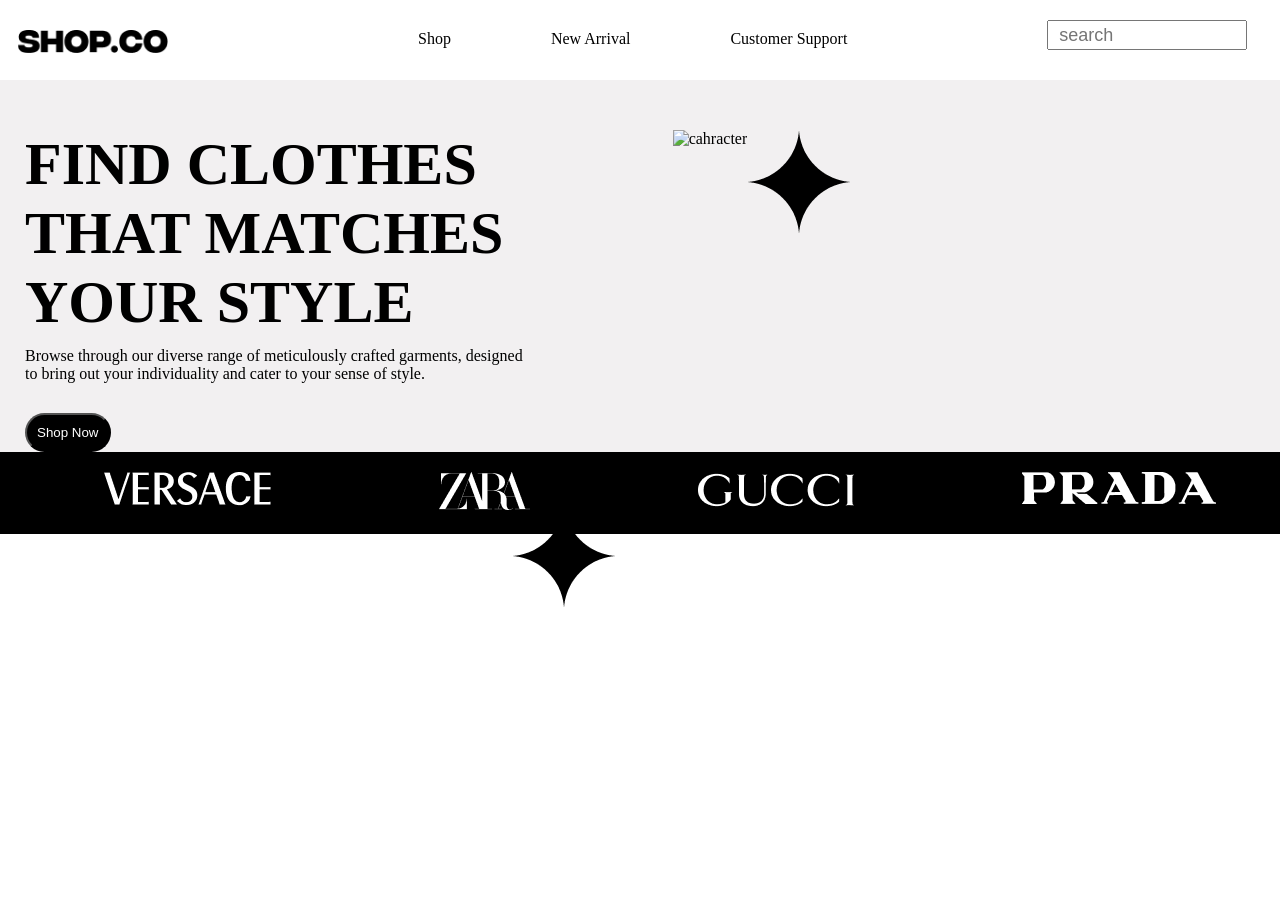
==== index.html @ bb003e2d "done" ====
<!DOCTYPE html>
<html lang="en">
<head>
    <meta charset="UTF-8">
    <meta name="viewport" content="width=device-width, initial-scale=1.0">
    <title>Document</title>
    <link rel="stylesheet" href="style.css">
</head>
<body>
        <div class="container">
        <div class="item box1 nav-bar">
    <div><img class="logo" src="./SHOP.CO.png" alt="logo"></div>
    <div class="text">
        <ul>
            <li><a href="#">Shop</a></li>
            <li><a href="#">New Arrival</a></li>
            <li><a href="#">Customer Support</a></li>
    </ul>
</div>
<div class="search"><input  type="search" placeholder="search"></div>
        </div>
        <div class="item-box2">
            <div>
            <div class="text-1">FIND CLOTHES<BR/>THAT MATCHES<BR/>YOUR STYLE</div>
            <div class="text-2">Browse through our diverse range of meticulously crafted garments, designed <br/> to bring out your individuality and cater to your sense of style.</div>
            <div class="btn"><button>Shop Now</button></div>
            </div>
            <div class="img-2"><img style="margin-left: 150px;" height="570px" width="470px" src="./character.jpg" alt="cahracter"></div>
        <div><img src="./Vector.png" alt="Vector"></div>
        <div class="Vector-1"><img src="./Vector.png" alt="Vector"></div>
        </div>
        <div class="item-box3">
            <div><img src="./Group.png" alt="Versace"></div>
            <div><img src="./zara-logo-1 1.png" alt="Zara"></div>
            <div><img src="./gucci-logo-1 1.png" alt="Gussi"></div>
            <div><img src="./prada-logo-1 1.png" alt="prada"></div>
        </div>
        <div class="item box4"></div>
    </div>
</body>
</html>
---- style.css ----
*{
    margin: 0;
    padding: 0;
}

.container{
    background-color: white;
}

.logo{
  margin-left: 18px;
  margin-top: 30px;
   width: 150px;

}

.nav-bar{
    display: flex;
    flex-direction: row;
}

.text{
    margin-left:250px;
    margin-top: 30px;

}

ul{
display:flex ;
list-style: none;
gap: 100px;
}

a{
    text-decoration: none;
    color: black;
}

.search{
    margin-top: 20px;
    margin-left: 200px; 
    margin-bottom: 20px;
}
input{
    width: 200px;
    height: 30px;
    padding: 10px;
    font-size: 18px;
}


.text-1{
    font-size: 60px;
    font-weight: 700;
}

.text-2{
    font-weight: 400;
    margin-top: 10px;
}

.item-box2{
    margin-top: 10px;
    padding-top: 50px;
    padding-left: 25px;
    display: flex;
    flex-direction: row;
    background-color: #F2F0F1; 
}

.img-2{
    position: sticky;
    top: 100px;
}

button{
    background-color: black;
    color: white;
    border-radius: 20px;
    padding: 10px;
     margin-top: 30px;
}

.Vector-1{
    position: absolute;
    top: 56%;
    left: 40%;
}

.item-box3{
    display: flex;
    background-color: black;
    width: 100%;
    justify-content: space-around;
    padding: 20px;

}

/* @media screen and (min-width:375px) {

    
.container{
    background-color: white;
}

.logo{
  margin-left: 1.8px;
  margin-top: 0.3px;
   width: 20px;

}

.nav-bar{
    display: flex;
    flex-direction: row;
}

.text{
    margin-left:10px;
    margin-top: 0.3px;

}

ul{
display:flex ;
list-style: none;
gap: 10px;
}

a{
    text-decoration: none;
    color: black;
}

.search{
    margin-top: 2px;
    margin-left: 100px; 
    margin-bottom: 2px;
}
input{
    width: 20px;
    height: 3px;
    padding: 1px;
    font-size: 12px;
}


.text-1{
    font-size: 30px;
    font-weight: 700;
}

.text-2{
    font-weight: 400;
    margin-top: 1px;
}

.item-box2{
    margin-top: 1px;
    padding-top: 5px;
    padding-left: 2.5px;
    display: flex;
    flex-direction: row;
    background-color: #F2F0F1; 
}

.img-2{
    position: sticky;
    top: 10px;
}

button{
    background-color: black;
    color: white;
    border-radius: 2px;
    padding: 1px;
     margin-top: 3px;
}

.Vector-1{
    position: absolute;
    top: 56%;
    left: 40%;
}

.item-box3{
    display: flex;
    background-color: black;
    width: 100%;
    justify-content: space-around;
    padding: 2px;

}
} */
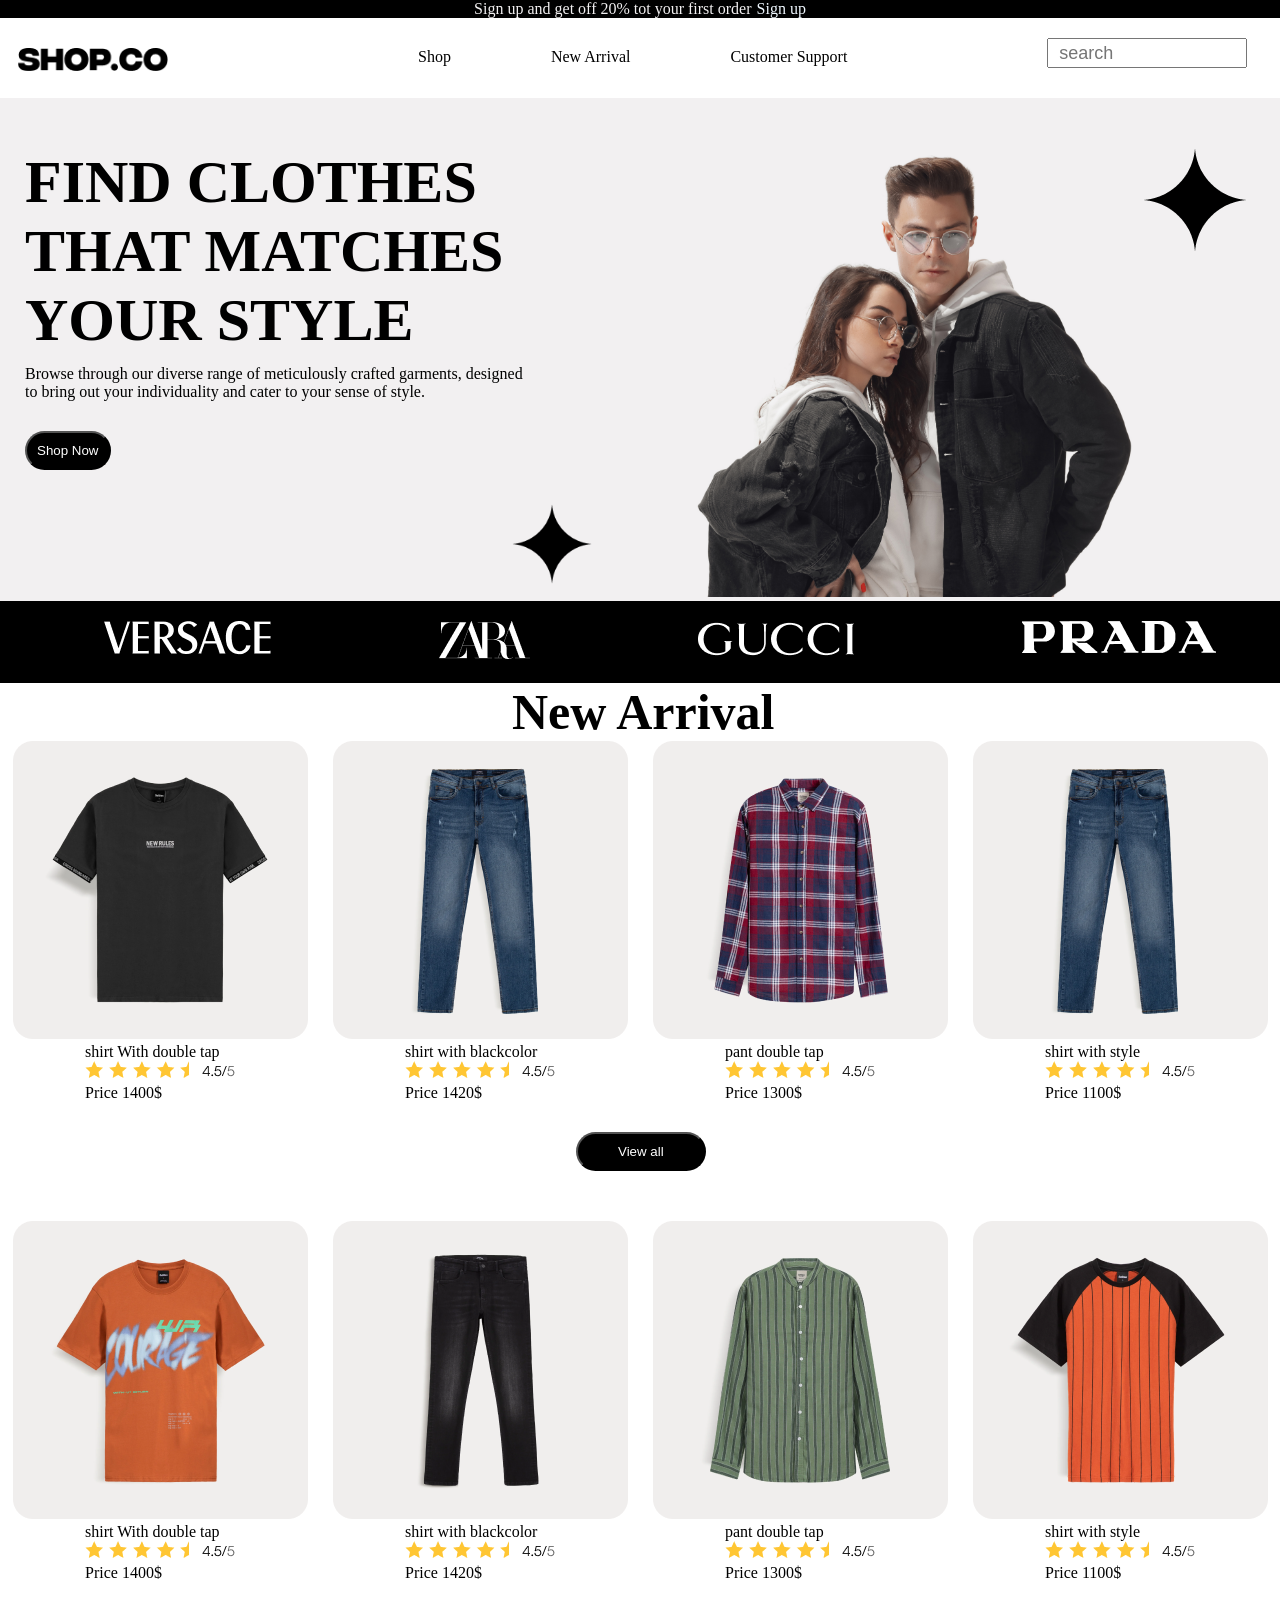
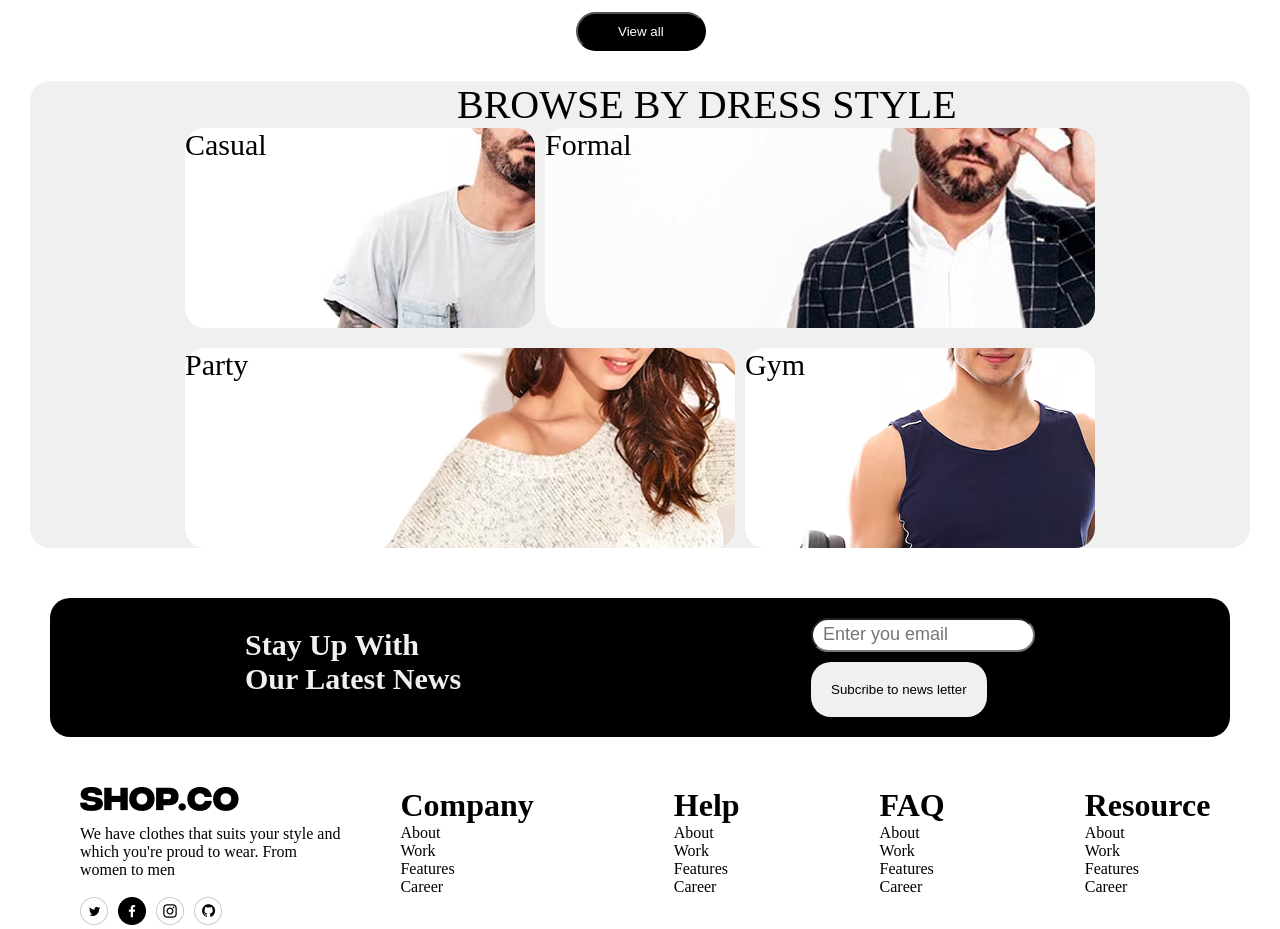
==== commit 16932b71: "first commit" ====
--- a/index.html
+++ b/index.html
@@ -7,9 +7,10 @@
     <link rel="stylesheet" href="style.css">
 </head>
 <body>
-        <div class="container">
-        <div class="item box1 nav-bar">
-    <div><img class="logo" src="./SHOP.CO.png" alt="logo"></div>
+    <body>
+    <div class="top-bar">Sign up and get off 20% tot your first order<a style="color: aliceblue; margin-left: 5px;" href="#">Sign up</a></div>
+     <div class="item box1 nav-bar">
+    <div><img class="logo" src="./Assets/images/SHOP.CO.png" alt="logo"></div>
     <div class="text">
         <ul>
             <li><a href="#">Shop</a></li>
@@ -19,23 +20,129 @@
 </div>
 <div class="search"><input  type="search" placeholder="search"></div>
         </div>
+        <div class="container">
         <div class="item-box2">
             <div>
             <div class="text-1">FIND CLOTHES<BR/>THAT MATCHES<BR/>YOUR STYLE</div>
             <div class="text-2">Browse through our diverse range of meticulously crafted garments, designed <br/> to bring out your individuality and cater to your sense of style.</div>
             <div class="btn"><button>Shop Now</button></div>
             </div>
-            <div class="img-2"><img style="margin-left: 150px;" height="570px" width="470px" src="./character.jpg" alt="cahracter"></div>
-        <div><img src="./Vector.png" alt="Vector"></div>
-        <div class="Vector-1"><img src="./Vector.png" alt="Vector"></div>
+            <div class="img-2"><img style="margin-left: 150px;" width="470px" src="./Assets/images/cahracter.jpg" alt="cahracter"></div>
+        <div><img src="./Assets/images/Vector.png" alt="Vector"></div>
+        <div class="Vector-1"><img src="./Assets/images/Vector.png" alt="Vector"></div>
         </div>
         <div class="item-box3">
-            <div><img src="./Group.png" alt="Versace"></div>
-            <div><img src="./zara-logo-1 1.png" alt="Zara"></div>
-            <div><img src="./gucci-logo-1 1.png" alt="Gussi"></div>
-            <div><img src="./prada-logo-1 1.png" alt="prada"></div>
+            <div><img src="./Assets/images/Group.png" alt="Versace"></div>
+            <div><img src="./Assets/images/zara-logo-1 1.png" alt="Zara"></div>
+            <div><img src="./Assets/images/gucci-logo-1 1.png" alt="Gussi"></div>
+            <div><img src="./Assets/images/prada-logo-1 1.png" alt="prada"></div>
         </div>
-        <div class="item box4"></div>
+        <div class="item-box4">
+            <div class="text-3">New Arrival</div>
+        </div>
+        <div class="item-box5">
+        <div><img src="./Assets/images/shirt1.png" alt="shirt"></div>
+        <div><img style="border-radius: 15px;" src="./Assets/images/pant-2.png" alt="shirt"></div>
+        <div><img src="./Assets/images/shirt-6.png" alt="pant"></div>
+        <div><img src="./Assets/images/pant-2.png" alt="shirt"></div>
+        </div>
+        <div class="item-box6">
+            <div>shirt With double tap<br/><img src="./Assets/images/fonts/stars.png"><br/>Price 1400$</div>
+            <div>shirt with blackcolor<br/><img src="./Assets/images/fonts/stars.png"><br/>Price 1420$</div>
+            <div>pant double tap<br/><img src="./Assets/images/fonts/stars.png"><br/>Price 1300$</div>
+            <div>shirt with style<br/><img src="./Assets/images/fonts/stars.png"><br/>Price 1100$</div>
+        </div>
+        <div class="item-box7">
+            <button style="padding: 10px 40px 10px 40px;">View all</button>
+        </div>
+        <div class="item-box8">
+        <div><img src="./Assets/images/shirt-2.png" alt="shirt"></div>
+        <div><img style="border-radius: 15px;" src="./Assets/images/pant-1.png" alt="shirt"></div>
+        <div><img src="./Assets/images/shirt-3.png" alt="pant"></div>
+        <div><img src="./Assets/images/shirt-4.png" alt="shirt"></div>
+        </div>
+        <div class="item-box9">
+            <div>shirt With double tap<br/><img src="./Assets/images/fonts/stars.png"><br/>Price 1400$</div>
+            <div>shirt with blackcolor<br/><img src="./Assets/images/fonts/stars.png"><br/>Price 1420$</div>
+            <div>pant double tap<br/><img src="./Assets/images/fonts/stars.png"><br/>Price 1300$</div>
+            <div>shirt with style<br/><img src="./Assets/images/fonts/stars.png"><br/>Price 1100$</div>
+        </div>
+        <div class="item-box10">
+            <button style="padding: 10px 40px 10px 40px;">View all</button>
+        </div>
+        <div class="appearal">
+            <div style="font-size: 40px;font-weight: 500; padding-left: 35%;">BROWSE BY DRESS STYLE</div>
+            <div class="appearal-1">
+            <div class="appear-100">Casual</div>
+            <div class="appear-101">Formal</div>
+            </div>
+            <div class="appearal-2">
+                <div class="appear-102">Party</div>
+                <div class="appear-103">Gym</div>
+            </div>
+        </div>
+        <div class="footer">
+            <div class="footer-bar">
+             <div class="bar-text">Stay Up With<br/>Our Latest News</div>
+             <div class="bar-inputs">
+                <div class="input-email"><input type="email" placeholder="Enter you email"></div>
+                <button>Subcribe to news letter</button>
+            </div>
+        </div>
+        <div class="section">
+            <div class="section-1">
+         <div class="link-footer">
+                <div><img src="./Assets/images/SHOP.CO.png"/></div>
+                <div style="margin-top: 10px;">We have clothes that suits your style and<br/> which you're proud to wear. From <br/>women to men</div><br/></div>
+                <div class="icons-footer">
+                    <div><img src=".//Assets/images/twitter.png"/> </div>
+                    <div><img src="./Assets/images/facebbok.png"/> </div>
+                    <div><img src="Assets/images/instagram.png"/> </div>
+                    <div><img src="/Assets/images/github.png"/> </div>
+                </div>
+                </div>
+                <div>
+                    <div class="list-section">
+                    <div class="list-section=1" style="list-style: none;">
+                        <li>
+                            <ul><h1>Company</h1></ul>
+                            <ul>About</ul>
+                            <ul>Work</ul>
+                            <ul>Features</ul>
+                            <ul>Career</ul>
+                        </li>
+                    </div>
+                    <div class="list-section-2" style="list-style: none;">
+                        <li>
+                            <ul><h1>Help</h1></ul>
+                            <ul>About</ul>
+                            <ul>Work</ul>
+                            <ul>Features</ul>
+                            <ul>Career</ul>
+                        </li>
+                    </div>
+                    <div class="list-section-3" style="list-style: none;">
+                        <li>
+                            <ul><h1>FAQ</h1></ul>
+                            <ul>About</ul>
+                            <ul>Work</ul>
+                            <ul>Features</ul>
+                            <ul>Career</ul>
+                        </li>
+                    </div>
+                    <div class="list-section-4" style="list-style: none;">
+                        <li>
+                            <ul><h1>Resource</h1></ul>
+                            <ul>About</ul>
+                            <ul>Work</ul>
+                            <ul>Features</ul>
+                            <ul>Career</ul>
+                        </li>
+                    </div>
+                    </div>
+                </div>
+                </div>
     </div>
 </body>
+</body>
 </html>
--- a/style.css
+++ b/style.css
@@ -3,6 +3,11 @@
     padding: 0;
 }
 
+.top-bar{
+    background-color: #000000;
+    color: #F2F0F1;
+    text-align: center;
+}
 .container{
     background-color: white;
 }
@@ -68,12 +73,7 @@
     background-color: #F2F0F1; 
 }
 
-.img-2{
-    position: sticky;
-    top: 100px;
-}
-
-button{
+.btn button{
     background-color: black;
     color: white;
     border-radius: 20px;
@@ -81,8 +81,9 @@
      margin-top: 30px;
 }
 
-.Vector-1{
+.Vector-1 img{
     position: absolute;
+    height: 80px;
     top: 56%;
     left: 40%;
 }
@@ -94,6 +95,164 @@
     justify-content: space-around;
     padding: 20px;
 
+}
+
+.item-box4{
+    font-weight: 800;
+    font-size: 50px;
+    margin-left: 40%;
+}
+
+.item-box5{
+    display: flex;
+    justify-content: space-around;
+}
+
+.item-box6{
+    display: flex;
+    justify-content: space-around;
+}
+
+.item-box7 button{
+    background-color: black;
+    color: white;
+    border-radius: 20px;
+    padding: 10px;
+    margin-top: 30px;
+    margin-left: 45%;
+}
+
+.item-box8{
+    display: flex;
+    justify-content: space-around;
+    margin-top: 50px;
+}
+
+.item-box9{
+    display: flex;
+    justify-content: space-around;
+}
+
+.item-box10 button{
+    background-color: black;
+    color: white;
+    border-radius: 20px;
+    padding: 10px;
+    margin-top: 30px;
+    margin-left: 45%;
+}
+
+.appearal{
+background-color: #F0F0F0;
+margin: 30px;
+border-radius: 20px;
+}
+
+.appearal-1{
+    display:flex ;
+    justify-content: center;
+    gap: 10px;
+}
+
+.appearal-2{
+display: flex;
+margin-top: 20px;
+justify-content: center;
+gap: 10px;
+}
+
+.appear-100{
+    background-image: url(./Assets/images/casual.png);
+    height: 200px;
+    width: 350px;
+    border-radius: 20px;
+    font-size: 30px;
+    
+}
+
+.appear-101{
+    background-image: url(./Assets/images/formal.png);
+     height: 200px;
+     width: 550px;
+       border-radius: 20px;
+        font-size: 30px;
+       
+
+}
+
+
+.appear-102{
+    background-image: url(./Assets/images/party.png);
+     height: 200px;
+    width: 550px;
+      border-radius: 20px;
+       font-size: 30px;
+}
+
+.appear-103{
+    background-image: url(./Assets/images/gym.png);
+     height: 200px;
+    width: 350px;
+      border-radius: 20px;
+       font-size: 30px;
+}
+
+
+/* .footer{
+    background-color: gray;
+    width: 1000%;
+    height: 200px;
+} */
+
+
+.footer-bar{
+    background-color:#000000;
+    display: flex;
+    justify-content: space-around;
+    border-radius: 20px;
+    margin: 50px;
+    padding: 20px;
+}
+
+.bar-text{
+    font-size: 30px;
+    font-weight: 600;
+    color: #F0F0F0;
+    padding-top: 10px;
+    
+}
+
+.bar-inputs button{
+    background-color: #F0F0F0;
+    border-radius: 20px;
+    border-style: none;
+    padding: 20px;
+    margin-top: 10px;
+}
+
+.input-email input{
+    border-radius: 20px;
+    height: 10px;
+}
+
+.icons-footer{
+    display: flex;
+    gap: 10px;
+    margin-left: 80px;
+}
+
+.link-footer{
+    margin-left: 80px;
+}
+
+.list-section{
+    display: flex;
+    gap: 140px;
+    margin-left: 10px;
+}
+.section{
+    display: flex;
+    gap: 50px;
 }
 
 /* @media screen and (min-width:375px) {
@@ -191,4 +350,152 @@
     padding: 2px;
 
 }
-} */+} */
+
+
+@media (max-width: 375px) {
+    
+    
+    .container {
+        padding: 0;
+    }
+
+    .top-bar {
+        font-size: 10px;
+    
+    }
+
+    .nav-bar {
+        flex-direction: row;
+    }
+
+    .logo {
+        width: 80px;
+        position: relative;
+        bottom: 10px;
+    }
+
+    .text {
+        margin: 10px 0; 
+    }
+
+    ul {
+        flex-direction: row;
+        gap: 10px;
+        font-size: 10px;
+    }
+    
+    .search {
+
+        margin: 10px;
+    }
+
+    input {
+        width: 90%; 
+        max-width: 250px; 
+        height: 20px; 
+        font-size: 14px; 
+        padding: 5px 10px;
+    }
+    
+    
+    .item-box2 {
+        flex-direction: column;
+        padding: 20px 0; 
+        align-items: center;
+    }
+    
+    .img-2 img {
+        width: 100%;
+        max-width: 300px;
+        margin: 20px 0 !important; 
+        height: auto;
+    }
+
+    .text-1 {
+        font-size: 36px; 
+        text-align: center;
+        line-height: 1.1;
+    }
+
+    .text-2 {
+        font-size: 14px;
+        text-align: center;
+        margin-top: 10px;
+    }
+    
+    .btn button {
+        display: block;
+        margin: 20px auto 0; 
+    }
+    
+    .Vector-1 img {
+        display: none; 
+    }
+    
+    .item-box3,
+    .item-box5,
+    .item-box6,
+    .item-box8,
+    .item-box9 {
+        flex-direction: column;
+        gap: 20px; 
+        padding: 10px 0; 
+        align-items: center;
+    }
+
+    .item-box5 img,
+    .item-box8 img {
+        width: 90%;
+        max-width: 250px;
+        height: auto;
+    }
+
+    .item-box4 {
+        font-size: 30px; 
+        margin-left: 0;
+        text-align: center;
+        padding: 20px 0;
+    }
+    
+    .item-box7 button,
+    .item-box10 button {
+        margin: 30px auto;
+        display: block;
+    }
+
+
+    .appearal {
+        margin: 10px; 
+        padding: 10px 5px;
+    }
+    
+    .appearal > div:first-child {
+        font-size: 28px !important; 
+        padding-left: 0 !important;
+    }
+
+ .appear-101,.appear-102,.appear-103,.appear-100{
+        font-size: 15px;
+        padding-top: 10px;
+        padding-left: 20px;
+    }
+
+.appear-100 {
+background-image: url(./Assets/images/casual.png);
+}
+
+.footer-bar{
+    margin-left: 5px;
+    width: 260px;
+}
+.footer-bar>.bar-text{font-size: 18px;
+margin-right: 20px;
+}
+
+.link-footer,.icons-footer{
+    font-size: 10px;
+    margin-left: 0;
+}
+
+}
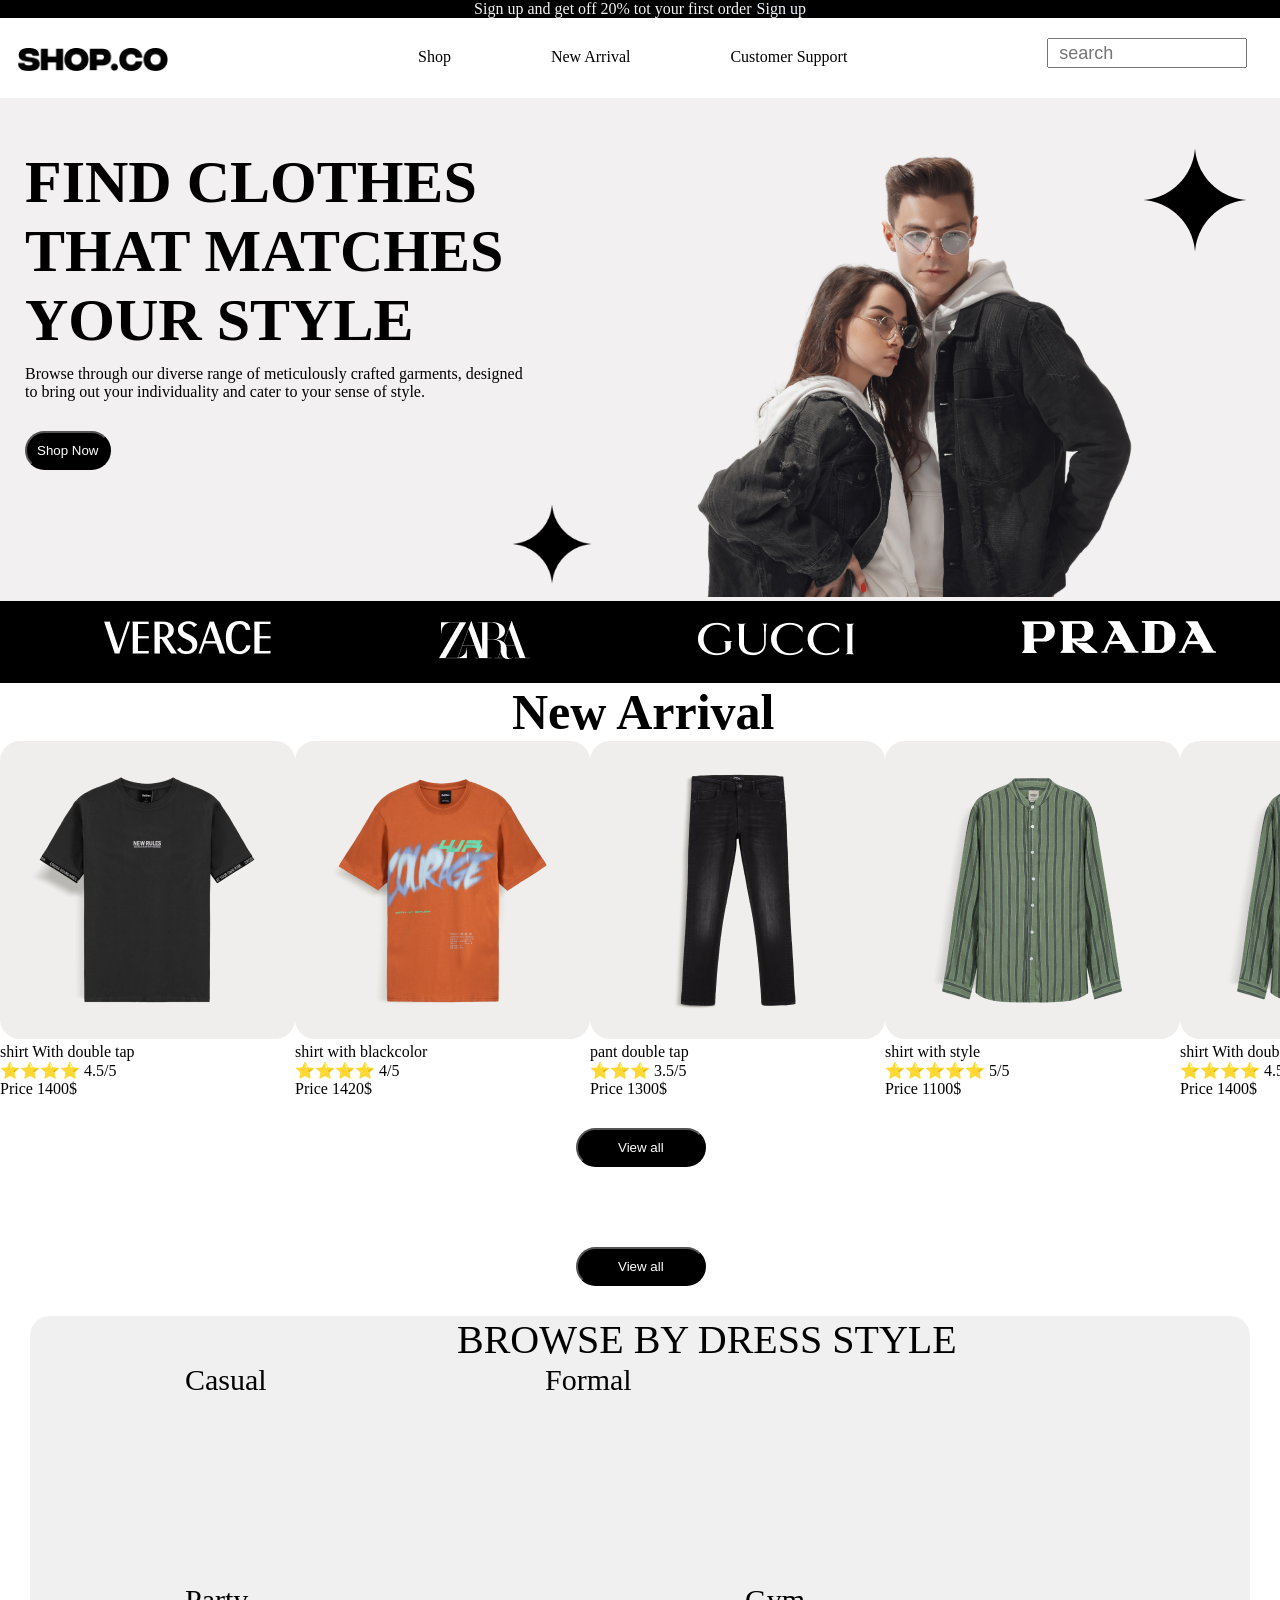
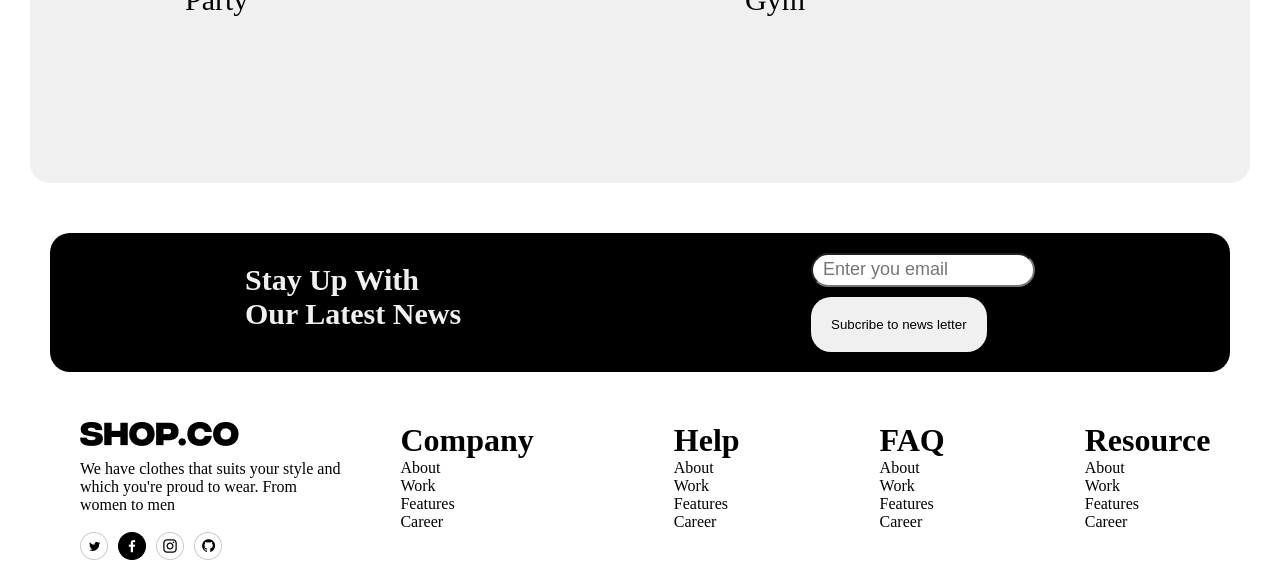
==== commit a3e9e591: "done" ====
--- a/index.html
+++ b/index.html
@@ -3,14 +3,13 @@
 <head>
     <meta charset="UTF-8">
     <meta name="viewport" content="width=device-width, initial-scale=1.0">
-    <title>Document</title>
-    <link rel="stylesheet" href="style.css">
+    <title>Shop.co</title>
+    <link rel="stylesheet" href="./css/style.css">
 </head>
-<body>
     <body>
     <div class="top-bar">Sign up and get off 20% tot your first order<a style="color: aliceblue; margin-left: 5px;" href="#">Sign up</a></div>
      <div class="item box1 nav-bar">
-    <div><img class="logo" src="./Assets/images/SHOP.CO.png" alt="logo"></div>
+    <div><img class="logo" src="../Assets/images/SHOP.CO.png" alt="logo"></div>
     <div class="text">
         <ul>
             <li><a href="#">Shop</a></li>
@@ -27,46 +26,29 @@
             <div class="text-2">Browse through our diverse range of meticulously crafted garments, designed <br/> to bring out your individuality and cater to your sense of style.</div>
             <div class="btn"><button>Shop Now</button></div>
             </div>
-            <div class="img-2"><img style="margin-left: 150px;" width="470px" src="./Assets/images/cahracter.jpg" alt="cahracter"></div>
-        <div><img src="./Assets/images/Vector.png" alt="Vector"></div>
-        <div class="Vector-1"><img src="./Assets/images/Vector.png" alt="Vector"></div>
+            <div class="img-2"><img style="margin-left: 150px;" width="470px" src="../Assets/images/cahracter.jpg" alt="cahracter"></div>
+        <div><img src="../Assets/images/Vector.png" alt="Vector"></div>
+        <div class="Vector-1"><img src="../Assets/images/Vector.png" alt="Vector"></div>
         </div>
         <div class="item-box3">
-            <div><img src="./Assets/images/Group.png" alt="Versace"></div>
-            <div><img src="./Assets/images/zara-logo-1 1.png" alt="Zara"></div>
-            <div><img src="./Assets/images/gucci-logo-1 1.png" alt="Gussi"></div>
-            <div><img src="./Assets/images/prada-logo-1 1.png" alt="prada"></div>
+            <div><img src="../Assets/images/Group.png" alt="Versace"></div>
+            <div><img src="../Assets/images/zara-logo-1 1.png" alt="Zara"></div>
+            <div><img src="../Assets/images/gucci-logo-1 1.png" alt="Gussi"></div>
+            <div><img src="../Assets/images/prada-logo-1 1.png" alt="prada"></div>
         </div>
         <div class="item-box4">
             <div class="text-3">New Arrival</div>
         </div>
         <div class="item-box5">
-        <div><img src="./Assets/images/shirt1.png" alt="shirt"></div>
-        <div><img style="border-radius: 15px;" src="./Assets/images/pant-2.png" alt="shirt"></div>
-        <div><img src="./Assets/images/shirt-6.png" alt="pant"></div>
-        <div><img src="./Assets/images/pant-2.png" alt="shirt"></div>
         </div>
-        <div class="item-box6">
-            <div>shirt With double tap<br/><img src="./Assets/images/fonts/stars.png"><br/>Price 1400$</div>
-            <div>shirt with blackcolor<br/><img src="./Assets/images/fonts/stars.png"><br/>Price 1420$</div>
-            <div>pant double tap<br/><img src="./Assets/images/fonts/stars.png"><br/>Price 1300$</div>
-            <div>shirt with style<br/><img src="./Assets/images/fonts/stars.png"><br/>Price 1100$</div>
-        </div>
+       
         <div class="item-box7">
             <button style="padding: 10px 40px 10px 40px;">View all</button>
         </div>
+        <!-- product inventory line2/ -->
         <div class="item-box8">
-        <div><img src="./Assets/images/shirt-2.png" alt="shirt"></div>
-        <div><img style="border-radius: 15px;" src="./Assets/images/pant-1.png" alt="shirt"></div>
-        <div><img src="./Assets/images/shirt-3.png" alt="pant"></div>
-        <div><img src="./Assets/images/shirt-4.png" alt="shirt"></div>
         </div>
-        <div class="item-box9">
-            <div>shirt With double tap<br/><img src="./Assets/images/fonts/stars.png"><br/>Price 1400$</div>
-            <div>shirt with blackcolor<br/><img src="./Assets/images/fonts/stars.png"><br/>Price 1420$</div>
-            <div>pant double tap<br/><img src="./Assets/images/fonts/stars.png"><br/>Price 1300$</div>
-            <div>shirt with style<br/><img src="./Assets/images/fonts/stars.png"><br/>Price 1100$</div>
-        </div>
+       
         <div class="item-box10">
             <button style="padding: 10px 40px 10px 40px;">View all</button>
         </div>
@@ -92,13 +74,13 @@
         <div class="section">
             <div class="section-1">
          <div class="link-footer">
-                <div><img src="./Assets/images/SHOP.CO.png"/></div>
+                <div><img src="../Assets/images/SHOP.CO.png"/></div>
                 <div style="margin-top: 10px;">We have clothes that suits your style and<br/> which you're proud to wear. From <br/>women to men</div><br/></div>
                 <div class="icons-footer">
-                    <div><img src=".//Assets/images/twitter.png"/> </div>
-                    <div><img src="./Assets/images/facebbok.png"/> </div>
-                    <div><img src="Assets/images/instagram.png"/> </div>
-                    <div><img src="/Assets/images/github.png"/> </div>
+                    <div><img src="../Assets/images/twitter.png"/> </div>
+                    <div><img src="../Assets/images/facebbok.png"/> </div>
+                    <div><img src="../Assets/images/instagram.png"/> </div>
+                    <div><img src="../Assets/images/github.png"/> </div>
                 </div>
                 </div>
                 <div>
@@ -144,5 +126,5 @@
                 </div>
     </div>
 </body>
-</body>
+<script src="../app.js"></script>
 </html>
--- a/css/style.css
+++ b/css/style.css
@@ -0,0 +1,501 @@
+*{
+    margin: 0;
+    padding: 0;
+}
+
+.top-bar{
+    background-color: #000000;
+    color: #F2F0F1;
+    text-align: center;
+}
+.container{
+    background-color: white;
+}
+
+.logo{
+  margin-left: 18px;
+  margin-top: 30px;
+   width: 150px;
+
+}
+
+.nav-bar{
+    display: flex;
+    flex-direction: row;
+}
+
+.text{
+    margin-left:250px;
+    margin-top: 30px;
+
+}
+
+ul{
+display:flex ;
+list-style: none;
+gap: 100px;
+}
+
+a{
+    text-decoration: none;
+    color: black;
+}
+
+.search{
+    margin-top: 20px;
+    margin-left: 200px; 
+    margin-bottom: 20px;
+}
+input{
+    width: 200px;
+    height: 30px;
+    padding: 10px;
+    font-size: 18px;
+}
+
+
+.text-1{
+    font-size: 60px;
+    font-weight: 700;
+}
+
+.text-2{
+    font-weight: 400;
+    margin-top: 10px;
+}
+
+.item-box2{
+    margin-top: 10px;
+    padding-top: 50px;
+    padding-left: 25px;
+    display: flex;
+    flex-direction: row;
+    background-color: #F2F0F1; 
+}
+
+.btn button{
+    background-color: black;
+    color: white;
+    border-radius: 20px;
+    padding: 10px;
+     margin-top: 30px;
+}
+
+.Vector-1 img{
+    position: absolute;
+    height: 80px;
+    top: 56%;
+    left: 40%;
+}
+
+.item-box3{
+    display: flex;
+    background-color: black;
+    width: 100%;
+    justify-content: space-around;
+    padding: 20px;
+
+}
+
+.item-box4{
+    font-weight: 800;
+    font-size: 50px;
+    margin-left: 40%;
+}
+
+.item-box5{
+    display: flex;
+    justify-content: space-around;
+}
+
+.item-box6{
+    display: flex;
+    justify-content: space-around;
+}
+
+.item-box7 button{
+    background-color: black;
+    color: white;
+    border-radius: 20px;
+    padding: 10px;
+    margin-top: 30px;
+    margin-left: 45%;
+}
+
+.item-box8{
+    display: flex;
+    justify-content: space-around;
+    margin-top: 50px;
+}
+
+.item-box9{
+    display: flex;
+    justify-content: space-around;
+}
+
+.item-box10 button{
+    background-color: black;
+    color: white;
+    border-radius: 20px;
+    padding: 10px;
+    margin-top: 30px;
+    margin-left: 45%;
+}
+
+.appearal{
+background-color: #F0F0F0;
+margin: 30px;
+border-radius: 20px;
+}
+
+.appearal-1{
+    display:flex ;
+    justify-content: center;
+    gap: 10px;
+}
+
+.appearal-2{
+display: flex;
+margin-top: 20px;
+justify-content: center;
+gap: 10px;
+}
+
+.appear-100{
+    background-image: url(./Assets/images/casual.png);
+    height: 200px;
+    width: 350px;
+    border-radius: 20px;
+    font-size: 30px;
+    
+}
+
+.appear-101{
+    background-image: url(./Assets/images/formal.png);
+     height: 200px;
+     width: 550px;
+       border-radius: 20px;
+        font-size: 30px;
+       
+
+}
+
+
+.appear-102{
+    background-image: url(./Assets/images/party.png);
+     height: 200px;
+    width: 550px;
+      border-radius: 20px;
+       font-size: 30px;
+}
+
+.appear-103{
+    background-image: url(./Assets/images/gym.png);
+     height: 200px;
+    width: 350px;
+      border-radius: 20px;
+       font-size: 30px;
+}
+
+
+/* .footer{
+    background-color: gray;
+    width: 1000%;
+    height: 200px;
+} */
+
+
+.footer-bar{
+    background-color:#000000;
+    display: flex;
+    justify-content: space-around;
+    border-radius: 20px;
+    margin: 50px;
+    padding: 20px;
+}
+
+.bar-text{
+    font-size: 30px;
+    font-weight: 600;
+    color: #F0F0F0;
+    padding-top: 10px;
+    
+}
+
+.bar-inputs button{
+    background-color: #F0F0F0;
+    border-radius: 20px;
+    border-style: none;
+    padding: 20px;
+    margin-top: 10px;
+}
+
+.input-email input{
+    border-radius: 20px;
+    height: 10px;
+}
+
+.icons-footer{
+    display: flex;
+    gap: 10px;
+    margin-left: 80px;
+}
+
+.link-footer{
+    margin-left: 80px;
+}
+
+.list-section{
+    display: flex;
+    gap: 140px;
+    margin-left: 10px;
+}
+.section{
+    display: flex;
+    gap: 50px;
+}
+
+/* @media screen and (min-width:375px) {
+
+    
+.container{
+    background-color: white;
+}
+
+.logo{
+  margin-left: 1.8px;
+  margin-top: 0.3px;
+   width: 20px;
+
+}
+
+.nav-bar{
+    display: flex;
+    flex-direction: row;
+}
+
+.text{
+    margin-left:10px;
+    margin-top: 0.3px;
+
+}
+
+ul{
+display:flex ;
+list-style: none;
+gap: 10px;
+}
+
+a{
+    text-decoration: none;
+    color: black;
+}
+
+.search{
+    margin-top: 2px;
+    margin-left: 100px; 
+    margin-bottom: 2px;
+}
+input{
+    width: 20px;
+    height: 3px;
+    padding: 1px;
+    font-size: 12px;
+}
+
+
+.text-1{
+    font-size: 30px;
+    font-weight: 700;
+}
+
+.text-2{
+    font-weight: 400;
+    margin-top: 1px;
+}
+
+.item-box2{
+    margin-top: 1px;
+    padding-top: 5px;
+    padding-left: 2.5px;
+    display: flex;
+    flex-direction: row;
+    background-color: #F2F0F1; 
+}
+
+.img-2{
+    position: sticky;
+    top: 10px;
+}
+
+button{
+    background-color: black;
+    color: white;
+    border-radius: 2px;
+    padding: 1px;
+     margin-top: 3px;
+}
+
+.Vector-1{
+    position: absolute;
+    top: 56%;
+    left: 40%;
+}
+
+.item-box3{
+    display: flex;
+    background-color: black;
+    width: 100%;
+    justify-content: space-around;
+    padding: 2px;
+
+}
+} */
+
+
+@media (max-width: 375px) {
+    
+    
+    .container {
+        padding: 0;
+    }
+
+    .top-bar {
+        font-size: 10px;
+    
+    }
+
+    .nav-bar {
+        flex-direction: row;
+    }
+
+    .logo {
+        width: 80px;
+        position: relative;
+        bottom: 10px;
+    }
+
+    .text {
+        margin: 10px 0; 
+    }
+
+    ul {
+        flex-direction: row;
+        gap: 10px;
+        font-size: 10px;
+    }
+    
+    .search {
+
+        margin: 10px;
+    }
+
+    input {
+        width: 90%; 
+        max-width: 250px; 
+        height: 20px; 
+        font-size: 14px; 
+        padding: 5px 10px;
+    }
+    
+    
+    .item-box2 {
+        flex-direction: column;
+        padding: 20px 0; 
+        align-items: center;
+    }
+    
+    .img-2 img {
+        width: 100%;
+        max-width: 300px;
+        margin: 20px 0 !important; 
+        height: auto;
+    }
+
+    .text-1 {
+        font-size: 36px; 
+        text-align: center;
+        line-height: 1.1;
+    }
+
+    .text-2 {
+        font-size: 14px;
+        text-align: center;
+        margin-top: 10px;
+    }
+    
+    .btn button {
+        display: block;
+        margin: 20px auto 0; 
+    }
+    
+    .Vector-1 img {
+        display: none; 
+    }
+    
+    .item-box3,
+    .item-box5,
+    .item-box6,
+    .item-box8,
+    .item-box9 {
+        flex-direction: column;
+        gap: 20px; 
+        padding: 10px 0; 
+        align-items: center;
+    }
+
+    .item-box5 img,
+    .item-box8 img {
+        width: 90%;
+        max-width: 250px;
+        height: auto;
+    }
+
+    .item-box4 {
+        font-size: 30px; 
+        margin-left: 0;
+        text-align: center;
+        padding: 20px 0;
+    }
+    
+    .item-box7 button,
+    .item-box10 button {
+        margin: 30px auto;
+        display: block;
+    }
+
+
+    .appearal {
+        margin: 10px; 
+        padding: 10px 5px;
+    }
+    
+    .appearal > div:first-child {
+        font-size: 28px !important; 
+        padding-left: 0 !important;
+    }
+
+ .appear-101,.appear-102,.appear-103,.appear-100{
+        font-size: 15px;
+        padding-top: 10px;
+        padding-left: 20px;
+    }
+
+.appear-100 {
+background-image: url(./Assets/images/casual.png);
+}
+
+.footer-bar{
+    margin-left: 5px;
+    width: 260px;
+}
+.footer-bar>.bar-text{font-size: 18px;
+margin-right: 20px;
+}
+
+.link-footer,.icons-footer{
+    font-size: 10px;
+    margin-left: 0;
+}
+
+}
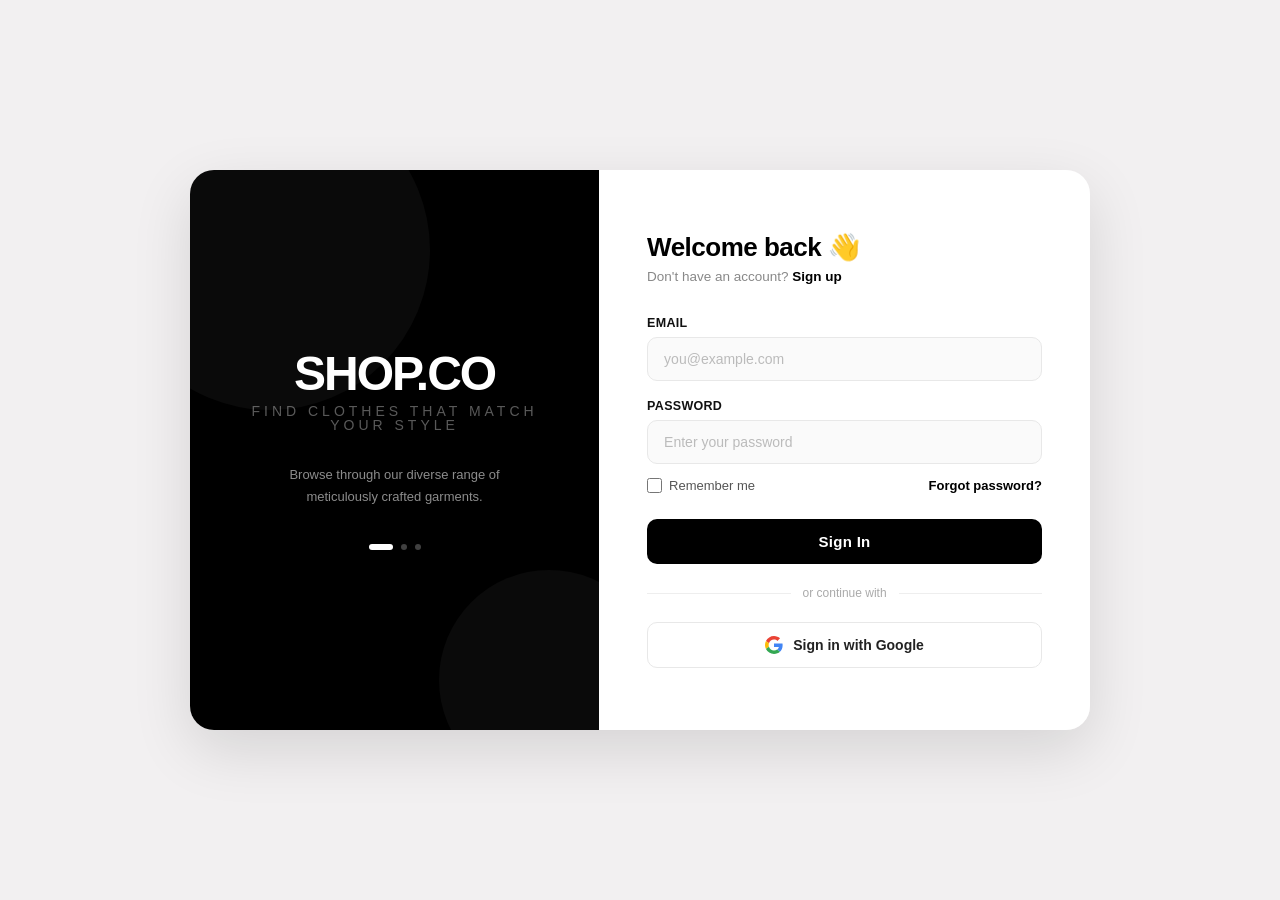
==== commit 7d2b5798: "done" ====
--- a/index.html
+++ b/index.html
@@ -3,128 +3,70 @@
 <head>
     <meta charset="UTF-8">
     <meta name="viewport" content="width=device-width, initial-scale=1.0">
-    <title>Shop.co</title>
-    <link rel="stylesheet" href="./css/style.css">
+    <title>Login page</title>
+    <link rel="stylesheet" href="login.css">
 </head>
-    <body>
-    <div class="top-bar">Sign up and get off 20% tot your first order<a style="color: aliceblue; margin-left: 5px;" href="#">Sign up</a></div>
-     <div class="item box1 nav-bar">
-    <div><img class="logo" src="../Assets/images/SHOP.CO.png" alt="logo"></div>
-    <div class="text">
-        <ul>
-            <li><a href="#">Shop</a></li>
-            <li><a href="#">New Arrival</a></li>
-            <li><a href="#">Customer Support</a></li>
-    </ul>
-</div>
-<div class="search"><input  type="search" placeholder="search"></div>
-        </div>
-        <div class="container">
-        <div class="item-box2">
-            <div>
-            <div class="text-1">FIND CLOTHES<BR/>THAT MATCHES<BR/>YOUR STYLE</div>
-            <div class="text-2">Browse through our diverse range of meticulously crafted garments, designed <br/> to bring out your individuality and cater to your sense of style.</div>
-            <div class="btn"><button>Shop Now</button></div>
-            </div>
-            <div class="img-2"><img style="margin-left: 150px;" width="470px" src="../Assets/images/cahracter.jpg" alt="cahracter"></div>
-        <div><img src="../Assets/images/Vector.png" alt="Vector"></div>
-        <div class="Vector-1"><img src="../Assets/images/Vector.png" alt="Vector"></div>
-        </div>
-        <div class="item-box3">
-            <div><img src="../Assets/images/Group.png" alt="Versace"></div>
-            <div><img src="../Assets/images/zara-logo-1 1.png" alt="Zara"></div>
-            <div><img src="../Assets/images/gucci-logo-1 1.png" alt="Gussi"></div>
-            <div><img src="../Assets/images/prada-logo-1 1.png" alt="prada"></div>
-        </div>
-        <div class="item-box4">
-            <div class="text-3">New Arrival</div>
-        </div>
-        <div class="item-box5">
-        </div>
-       
-        <div class="item-box7">
-            <button style="padding: 10px 40px 10px 40px;">View all</button>
-        </div>
-        <!-- product inventory line2/ -->
-        <div class="item-box8">
-        </div>
-       
-        <div class="item-box10">
-            <button style="padding: 10px 40px 10px 40px;">View all</button>
-        </div>
-        <div class="appearal">
-            <div style="font-size: 40px;font-weight: 500; padding-left: 35%;">BROWSE BY DRESS STYLE</div>
-            <div class="appearal-1">
-            <div class="appear-100">Casual</div>
-            <div class="appear-101">Formal</div>
-            </div>
-            <div class="appearal-2">
-                <div class="appear-102">Party</div>
-                <div class="appear-103">Gym</div>
-            </div>
-        </div>
-        <div class="footer">
-            <div class="footer-bar">
-             <div class="bar-text">Stay Up With<br/>Our Latest News</div>
-             <div class="bar-inputs">
-                <div class="input-email"><input type="email" placeholder="Enter you email"></div>
-                <button>Subcribe to news letter</button>
-            </div>
-        </div>
-        <div class="section">
-            <div class="section-1">
-         <div class="link-footer">
-                <div><img src="../Assets/images/SHOP.CO.png"/></div>
-                <div style="margin-top: 10px;">We have clothes that suits your style and<br/> which you're proud to wear. From <br/>women to men</div><br/></div>
-                <div class="icons-footer">
-                    <div><img src="../Assets/images/twitter.png"/> </div>
-                    <div><img src="../Assets/images/facebbok.png"/> </div>
-                    <div><img src="../Assets/images/instagram.png"/> </div>
-                    <div><img src="../Assets/images/github.png"/> </div>
-                </div>
-                </div>
-                <div>
-                    <div class="list-section">
-                    <div class="list-section=1" style="list-style: none;">
-                        <li>
-                            <ul><h1>Company</h1></ul>
-                            <ul>About</ul>
-                            <ul>Work</ul>
-                            <ul>Features</ul>
-                            <ul>Career</ul>
-                        </li>
-                    </div>
-                    <div class="list-section-2" style="list-style: none;">
-                        <li>
-                            <ul><h1>Help</h1></ul>
-                            <ul>About</ul>
-                            <ul>Work</ul>
-                            <ul>Features</ul>
-                            <ul>Career</ul>
-                        </li>
-                    </div>
-                    <div class="list-section-3" style="list-style: none;">
-                        <li>
-                            <ul><h1>FAQ</h1></ul>
-                            <ul>About</ul>
-                            <ul>Work</ul>
-                            <ul>Features</ul>
-                            <ul>Career</ul>
-                        </li>
-                    </div>
-                    <div class="list-section-4" style="list-style: none;">
-                        <li>
-                            <ul><h1>Resource</h1></ul>
-                            <ul>About</ul>
-                            <ul>Work</ul>
-                            <ul>Features</ul>
-                            <ul>Career</ul>
-                        </li>
-                    </div>
-                    </div>
-                </div>
-                </div>
+<body>
+
+
+  <div class="login-wrapper">
+
+    <!-- LEFT: Brand Panel -->
+    <div class="login-left">
+      <div class="brand-logo">
+        <h1>SHOP.CO</h1>
+        <h1><span>Find Clothes That Match Your Style</span></h1>
+      </div>
+      <p class="brand-tagline">Browse through our diverse range of meticulously crafted garments.</p>
+      <div class="brand-dots">
+        <span class="active"></span>
+        <span></span>
+        <span></span>
+      </div>
     </div>
+
+    <!-- RIGHT: Login Form -->
+    <div class="login-right">
+      <h2>Welcome back 👋</h2>
+      <p class="subtitle">Don't have an account? <a href="#">Sign up</a></p>
+
+      <div class="form-group">
+        <label>Email</label>
+        <input  id="email" type="email" placeholder="you@example.com" />
+      </div>
+
+      <div class="form-group">
+        <label>Password</label>
+        <input id="password" type="password" placeholder="Enter your password" />
+      </div>
+
+      <div class="form-options">
+        <label class="remember-me">
+          <input type="checkbox" />
+          <span>Remember me</span>
+        </label>
+        <a href="#" class="forgot-link">Forgot password?</a>
+      </div>
+
+      <button onclick=btnfn()  id="login" class="btn-login">Sign In</button>
+
+      <div class="divider">
+        <hr /><span>or continue with</span><hr />
+      </div>
+
+      <button  class="btn-google">
+        <svg viewBox="0 0 48 48" xmlns="http://www.w3.org/2000/svg">
+          <path fill="#EA4335" d="M24 9.5c3.54 0 6.71 1.22 9.21 3.6l6.85-6.85C35.9 2.38 30.47 0 24 0 14.62 0 6.51 5.38 2.56 13.22l7.98 6.19C12.43 13.72 17.74 9.5 24 9.5z"/>
+          <path fill="#4285F4" d="M46.98 24.55c0-1.57-.15-3.09-.38-4.55H24v9.02h12.94c-.58 2.96-2.26 5.48-4.78 7.18l7.73 6c4.51-4.18 7.09-10.36 7.09-17.65z"/>
+          <path fill="#FBBC05" d="M10.53 28.59c-.48-1.45-.76-2.99-.76-4.59s.27-3.14.76-4.59l-7.98-6.19C.92 16.46 0 20.12 0 24c0 3.88.92 7.54 2.56 10.78l7.97-6.19z"/>
+          <path fill="#34A853" d="M24 48c6.48 0 11.93-2.13 15.89-5.81l-7.73-6c-2.18 1.48-4.97 2.31-8.16 2.31-6.26 0-11.57-4.22-13.47-9.91l-7.98 6.19C6.51 42.62 14.62 48 24 48z"/>
+        </svg>
+        Sign in with Google
+      </button>
+    </div>
+
+  </div>
+<script src="./app.js"></script>
+
 </body>
-<script src="../app.js"></script>
 </html>
--- a/login.css
+++ b/login.css
@@ -0,0 +1,312 @@
+
+    @import url('https://fonts.googleapis.com/css2?family=Inter:wght@300;400;500;600;700;800;900&display=swap');
+
+    * {
+      margin: 0;
+      padding: 0;
+      box-sizing: border-box;
+    }
+
+    body {
+      font-family: 'Inter', sans-serif;
+      background-color: #f2f0f1;
+      min-height: 100vh;
+      display: flex;
+      align-items: center;
+      justify-content: center;
+    }
+
+    .login-wrapper {
+      display: flex;
+      width: 900px;
+      min-height: 560px;
+      border-radius: 24px;
+      overflow: hidden;
+      box-shadow: 0 20px 60px rgba(0, 0, 0, 0.12);
+    }
+
+    /* LEFT PANEL */
+    .login-left {
+      flex: 1;
+      background: #000000;
+      display: flex;
+      flex-direction: column;
+      align-items: center;
+      justify-content: center;
+      padding: 48px 40px;
+      position: relative;
+      overflow: hidden;
+    }
+
+    .login-left::before {
+      content: '';
+      position: absolute;
+      width: 320px;
+      height: 320px;
+      background: rgba(255,255,255,0.04);
+      border-radius: 50%;
+      top: -80px;
+      left: -80px;
+    }
+
+    .login-left::after {
+      content: '';
+      position: absolute;
+      width: 220px;
+      height: 220px;
+      background: rgba(255,255,255,0.04);
+      border-radius: 50%;
+      bottom: -60px;
+      right: -60px;
+    }
+
+    .brand-logo {
+      text-align: center;
+      margin-bottom: 32px;
+      z-index: 1;
+    }
+
+    .brand-logo h1 {
+      font-size: 48px;
+      font-weight: 900;
+      color: #ffffff;
+      letter-spacing: -2px;
+      line-height: 1;
+      text-transform: uppercase;
+    }
+
+    .brand-logo h1 span {
+      color: #ffffff;
+      opacity: 0.35;
+      font-size: 14px;
+      font-weight: 400;
+      letter-spacing: 4px;
+      display: block;
+      margin-top: 6px;
+      text-transform: uppercase;
+    }
+
+    .brand-tagline {
+      color: rgba(255,255,255,0.55);
+      font-size: 13px;
+      font-weight: 400;
+      text-align: center;
+      line-height: 1.7;
+      z-index: 1;
+      max-width: 220px;
+    }
+
+    .brand-dots {
+      display: flex;
+      gap: 8px;
+      margin-top: 36px;
+      z-index: 1;
+    }
+
+    .brand-dots span {
+      width: 6px;
+      height: 6px;
+      border-radius: 50%;
+      background: rgba(255,255,255,0.25);
+    }
+
+    .brand-dots span.active {
+      background: #ffffff;
+      width: 24px;
+      border-radius: 4px;
+    }
+
+    /* RIGHT PANEL */
+    .login-right {
+      flex: 1.2;
+      background: #ffffff;
+      display: flex;
+      flex-direction: column;
+      justify-content: center;
+      padding: 52px 48px;
+    }
+
+    .login-right h2 {
+      font-size: 26px;
+      font-weight: 800;
+      color: #000000;
+      margin-bottom: 6px;
+      letter-spacing: -0.5px;
+    }
+
+    .login-right p.subtitle {
+      font-size: 13.5px;
+      color: #888;
+      margin-bottom: 32px;
+      font-weight: 400;
+    }
+
+    .login-right p.subtitle a {
+      color: #000;
+      font-weight: 600;
+      text-decoration: none;
+    }
+
+    .login-right p.subtitle a:hover {
+      text-decoration: underline;
+    }
+
+    .form-group {
+      margin-bottom: 18px;
+    }
+
+    .form-group label {
+      display: block;
+      font-size: 12.5px;
+      font-weight: 600;
+      color: #111;
+      margin-bottom: 7px;
+      letter-spacing: 0.3px;
+      text-transform: uppercase;
+    }
+
+    .form-group input {
+      width: 100%;
+      padding: 13px 16px;
+      border: 1.5px solid #e8e8e8;
+      border-radius: 10px;
+      font-size: 14px;
+      font-family: 'Inter', sans-serif;
+      color: #111;
+      background: #fafafa;
+      outline: none;
+      transition: all 0.2s;
+    }
+
+    .form-group input:focus {
+      border-color: #000;
+      background: #fff;
+      box-shadow: 0 0 0 3px rgba(0,0,0,0.06);
+    }
+
+    .form-group input::placeholder {
+      color: #bbb;
+    }
+
+    .form-options {
+      display: flex;
+      justify-content: space-between;
+      align-items: center;
+      margin-bottom: 26px;
+      margin-top: -4px;
+    }
+
+    .remember-me {
+      display: flex;
+      align-items: center;
+      gap: 7px;
+      cursor: pointer;
+    }
+
+    .remember-me input[type="checkbox"] {
+      width: 15px;
+      height: 15px;
+      accent-color: #000;
+      cursor: pointer;
+    }
+
+    .remember-me span {
+      font-size: 13px;
+      color: #555;
+    }
+
+    .forgot-link {
+      font-size: 13px;
+      color: #000;
+      font-weight: 600;
+      text-decoration: none;
+    }
+
+    .forgot-link:hover {
+      text-decoration: underline;
+    }
+
+    .btn-login {
+      width: 100%;
+      padding: 14px;
+      background: #000000;
+      color: #ffffff;
+      border: none;
+      border-radius: 10px;
+      font-size: 15px;
+      font-weight: 700;
+      font-family: 'Inter', sans-serif;
+      cursor: pointer;
+      letter-spacing: 0.3px;
+      transition: background 0.2s, transform 0.1s;
+    }
+
+    .btn-login:hover {
+      background: #222;
+    }
+
+    .btn-login:active {
+      transform: scale(0.99);
+    }
+
+    .divider {
+      display: flex;
+      align-items: center;
+      gap: 12px;
+      margin: 22px 0;
+    }
+
+    .divider hr {
+      flex: 1;
+      border: none;
+      border-top: 1.5px solid #eee;
+    }
+
+    .divider span {
+      font-size: 12px;
+      color: #aaa;
+      font-weight: 500;
+    }
+
+    .btn-google {
+      width: 100%;
+      padding: 13px;
+      background: #fff;
+      border: 1.5px solid #e8e8e8;
+      border-radius: 10px;
+      font-size: 14px;
+      font-weight: 600;
+      font-family: 'Inter', sans-serif;
+      color: #222;
+      cursor: pointer;
+      display: flex;
+      align-items: center;
+      justify-content: center;
+      gap: 10px;
+      transition: border-color 0.2s, box-shadow 0.2s;
+    }
+
+    .btn-google:hover {
+      border-color: #bbb;
+      box-shadow: 0 2px 8px rgba(0,0,0,0.06);
+    }
+
+    .btn-google svg {
+      width: 18px;
+      height: 18px;
+    }
+
+    @media (max-width: 700px) {
+      .login-wrapper {
+        flex-direction: column;
+        width: 95vw;
+        min-height: unset;
+      }
+      .login-left {
+        padding: 36px 24px;
+        min-height: 180px;
+      }
+      .login-right {
+        padding: 36px 24px;
+      }
+    }
